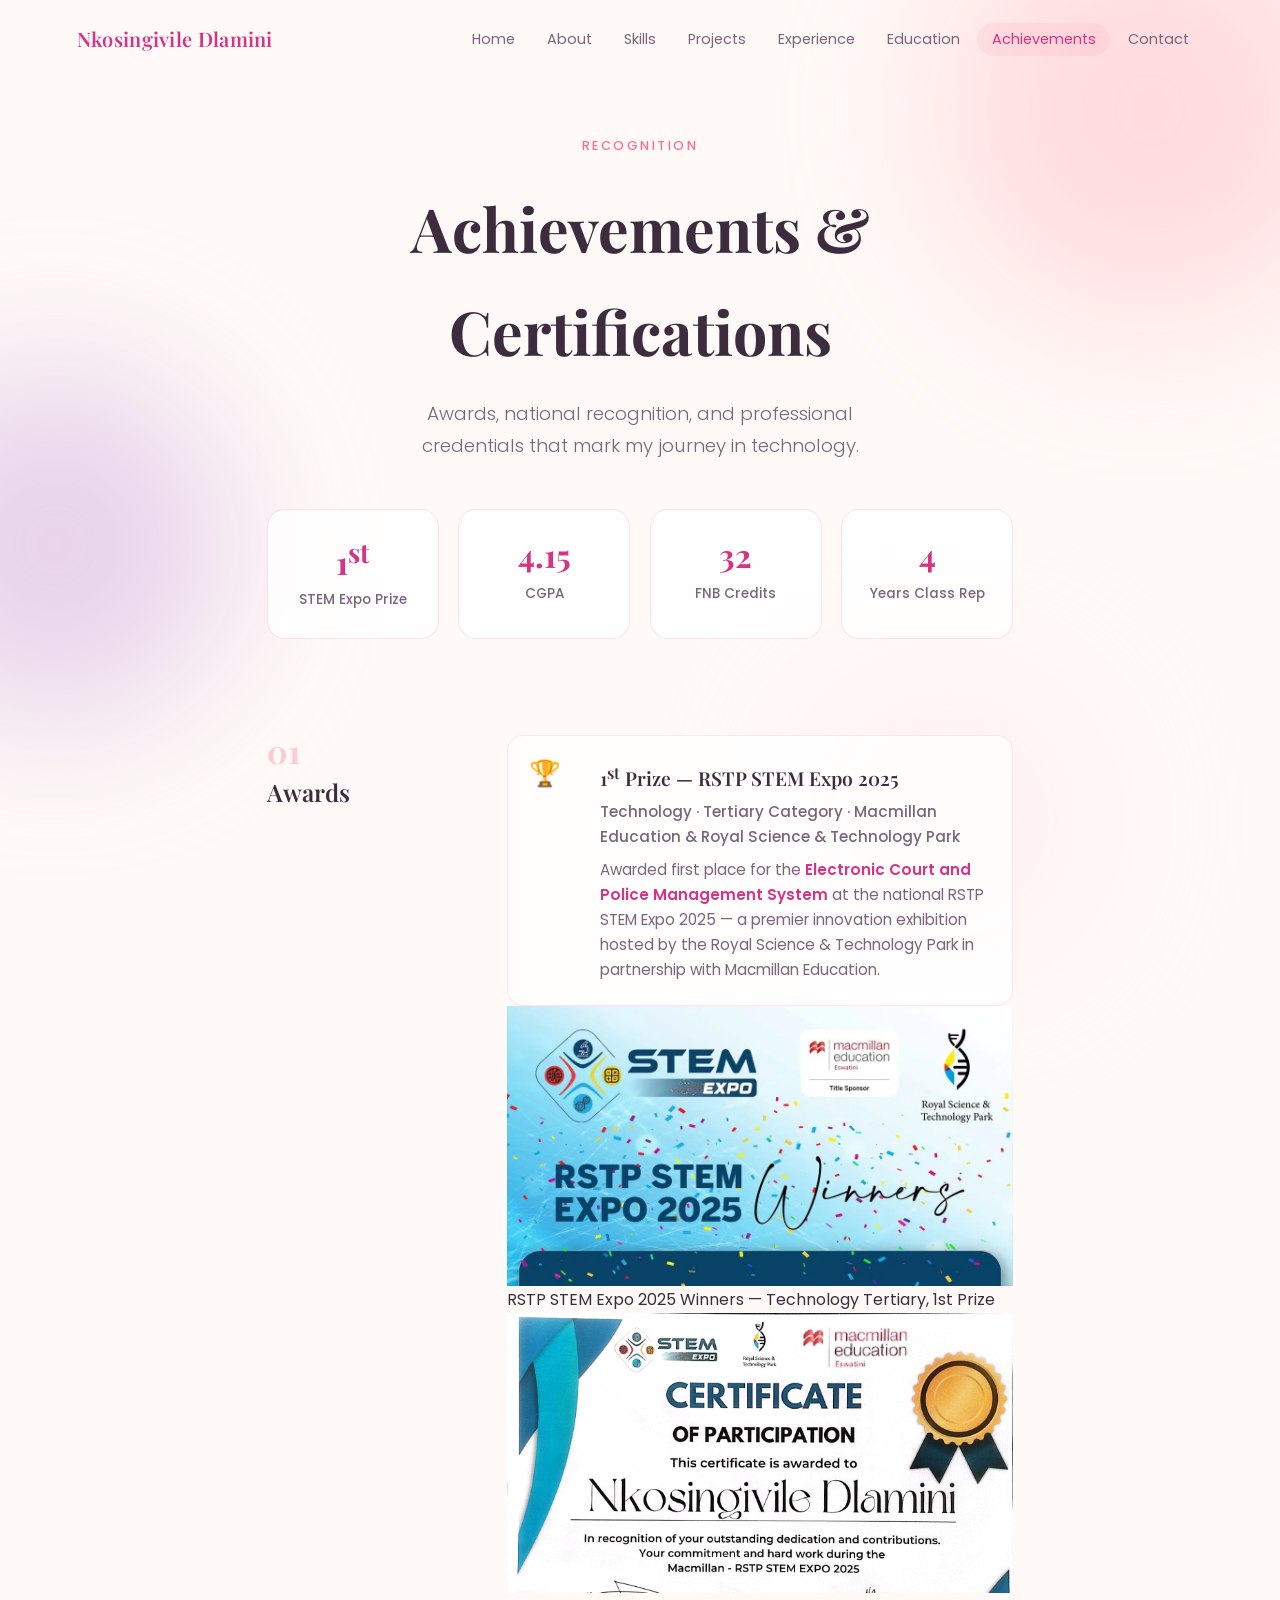
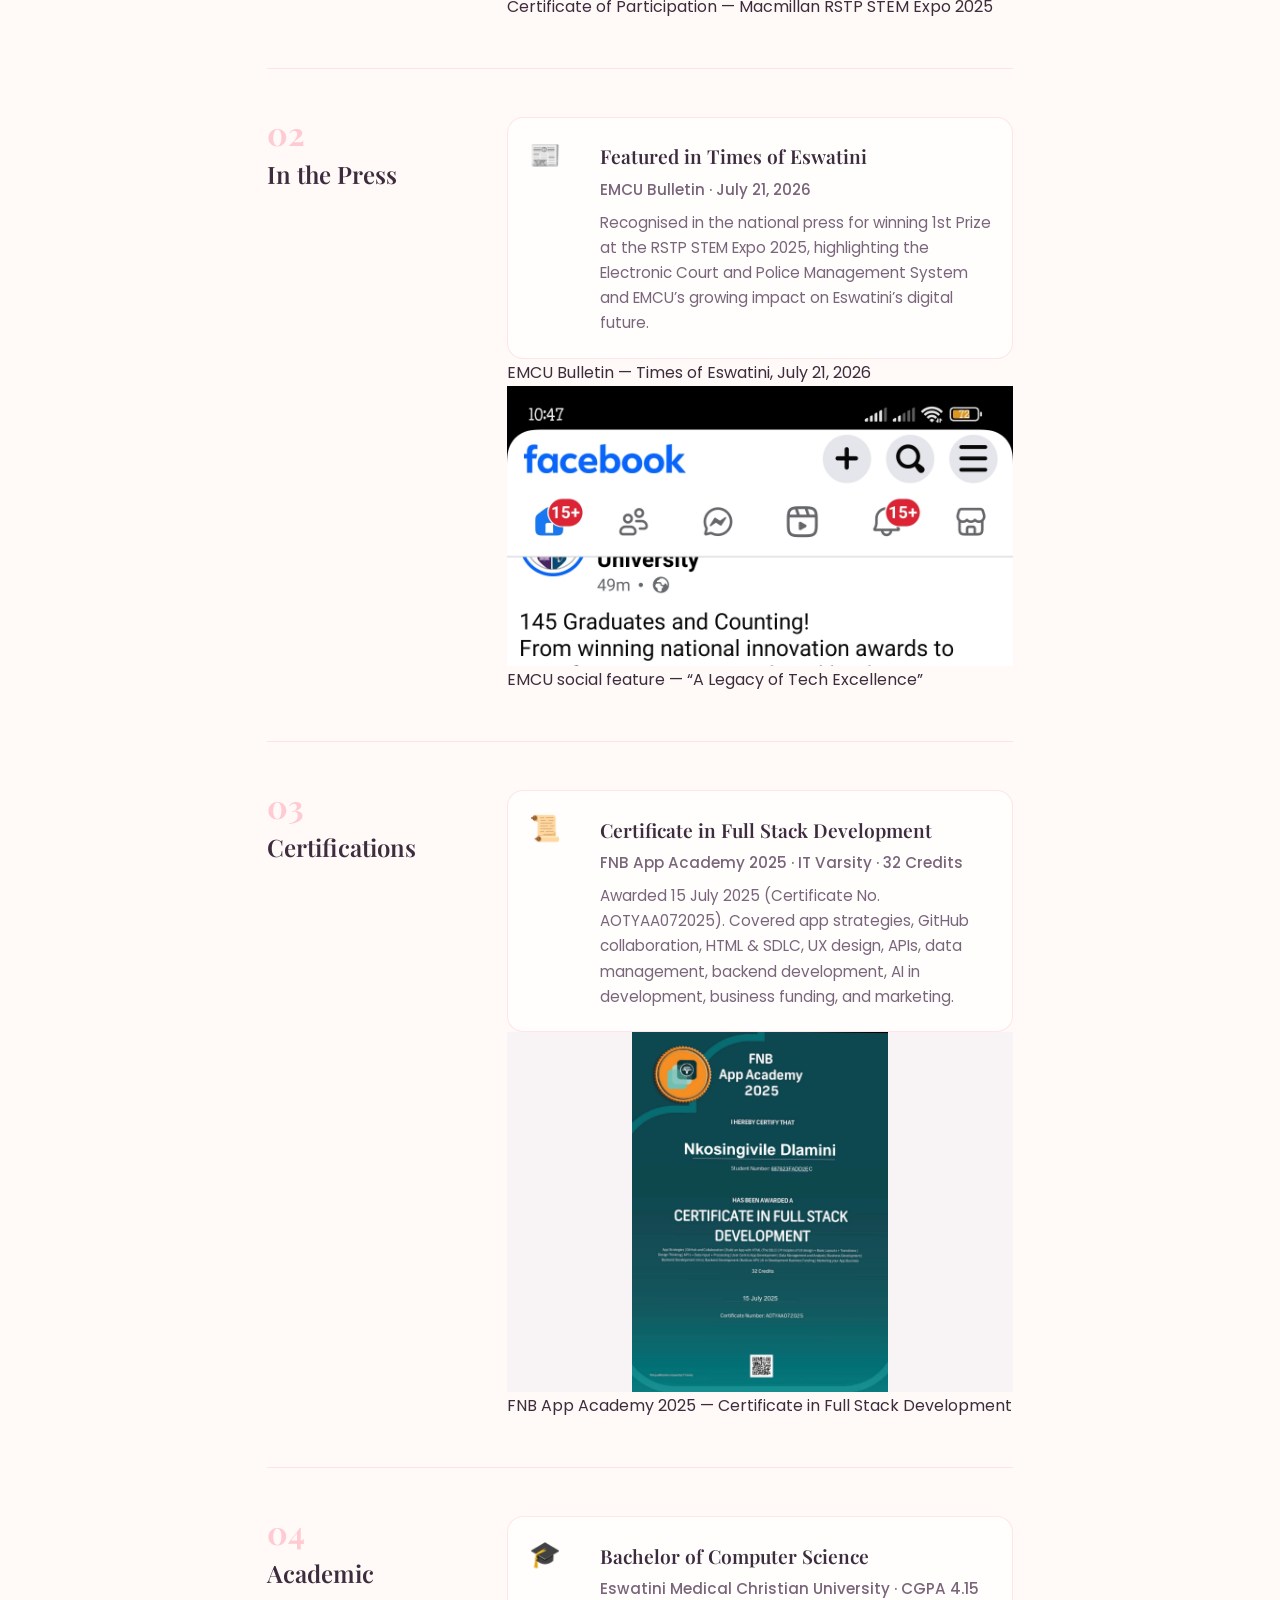
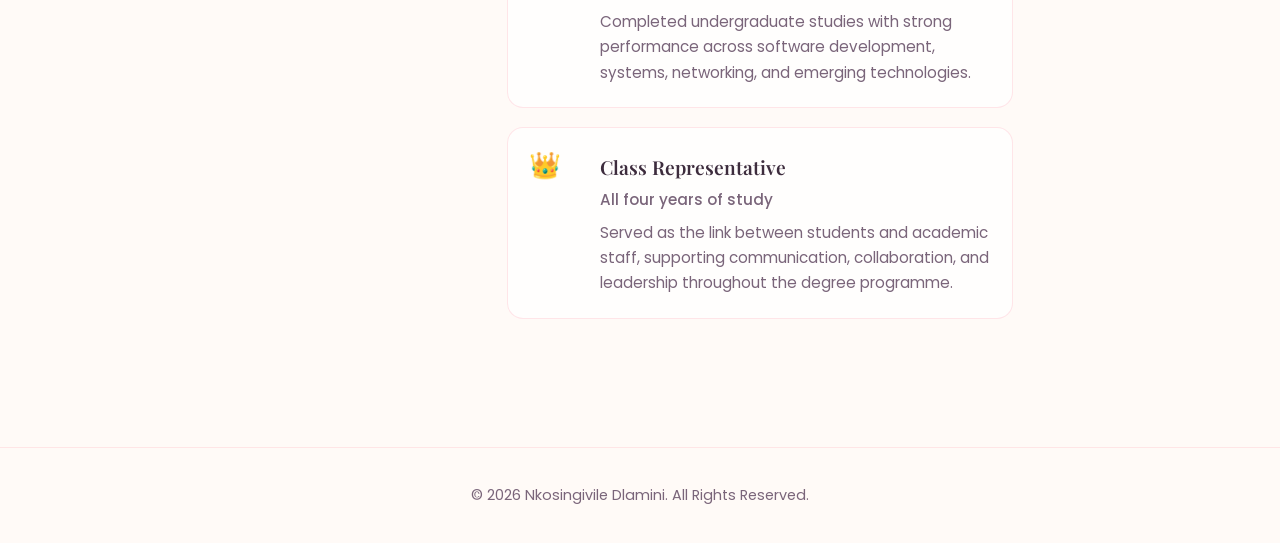
==== my_portfolio/achievements.html @ 28aee066 "Add files via upload" ====
<!DOCTYPE html>
<html lang="en">

<head>
    <meta charset="UTF-8">
    <meta name="viewport" content="width=device-width, initial-scale=1.0">
    <title>Achievements &amp; Certifications | Nkosingivile Dlamini</title>
    <link rel="stylesheet" href="style.css">
    <style>
        /* Control on-page image size */
        .cert-figure img {
            width: 100%;
            max-height: 280px;
            object-fit: cover;
            object-position: top center;
            display: block;
            transition: opacity 0.25s ease;
        }

        .cert-gallery-single .cert-figure img {
            max-height: 360px;
            object-fit: contain;
            background: #f8f4f6;
        }

        .cert-figure a {
            display: block;
            text-decoration: none;
            position: relative;
        }

        .cert-figure a:hover img {
            opacity: 0.88;
        }

        .cert-figure a::after {
            content: "View full size";
            position: absolute;
            bottom: 0;
            left: 0;
            right: 0;
            padding: 0.5rem;
            background: rgba(214, 51, 132, 0.85);
            color: white;
            font-size: 0.8rem;
            font-weight: 500;
            text-align: center;
            opacity: 0;
            transition: opacity 0.25s ease;
        }

        .cert-figure a:hover::after {
            opacity: 1;
        }
    </style>
</head>

<body>

    <div class="blob blob-1"></div>
    <div class="blob blob-2"></div>
    <div class="blob blob-3"></div>

    <nav>
        <div class="logo">Nkosingivile Dlamini</div>
        <ul class="nav-links">
            <li><a href="index.html">Home</a></li>
            <li><a href="about.html">About</a></li>
            <li><a href="skills.html">Skills</a></li>
            <li><a href="projects.html">Projects</a></li>
            <li><a href="experience.html">Experience</a></li>
            <li><a href="education.html">Education</a></li>
            <li><a href="achievements.html" class="active">Achievements</a></li>
            <li><a href="contact.html">Contact</a></li>
        </ul>
    </nav>

    <header class="page-intro">
        <p class="eyebrow">Recognition</p>
        <h1>Achievements &amp; Certifications</h1>
        <p class="page-intro-lead">
            Awards, national recognition, and professional
            credentials that mark my journey in technology.
        </p>
    </header>

    <main class="edu-main">

        <section class="achievements-highlights">
            <div class="highlight-item">
                <span class="highlight-number">1<sup>st</sup></span>
                <span class="highlight-label">STEM Expo Prize</span>
            </div>
            <div class="highlight-item">
                <span class="highlight-number">4.15</span>
                <span class="highlight-label">CGPA</span>
            </div>
            <div class="highlight-item">
                <span class="highlight-number">32</span>
                <span class="highlight-label">FNB Credits</span>
            </div>
            <div class="highlight-item">
                <span class="highlight-number">4</span>
                <span class="highlight-label">Years Class Rep</span>
            </div>
        </section>

        <section class="about-block">
            <div class="about-label">
                <span class="item-number">01</span>
                <h2>Awards</h2>
            </div>
            <div class="about-body">
                <div class="achievement-list">
                    <article class="achievement-card achievement-featured">
                        <div class="achievement-icon">🏆</div>
                        <div class="achievement-content">
                            <h3>1<sup>st</sup> Prize — RSTP STEM Expo 2025</h3>
                            <p class="achievement-meta">Technology · Tertiary Category · Macmillan Education &amp; Royal Science &amp; Technology Park</p>
                            <p>
                                Awarded first place for the
                                <strong>Electronic Court and Police Management System</strong>
                                at the national RSTP STEM Expo 2025 — a premier
                                innovation exhibition hosted by the Royal Science
                                &amp; Technology Park in partnership with Macmillan Education.
                            </p>
                        </div>
                    </article>
                </div>

                <div class="cert-gallery">
                    <figure class="cert-figure">
                        <a href="stem-winners-poster.jpg" target="_blank" rel="noopener noreferrer">
                            <img src="stem-winners-poster.jpg" alt="RSTP STEM Expo 2025 Winners poster">
                        </a>
                        <figcaption>RSTP STEM Expo 2025 Winners — Technology Tertiary, 1st Prize</figcaption>
                    </figure>
                    <figure class="cert-figure">
                        <a href="stem-certificate.jpg" target="_blank" rel="noopener noreferrer">
                            <img src="stem-certificate.jpg" alt="STEM Expo Certificate of Participation">
                        </a>
                        <figcaption>Certificate of Participation — Macmillan RSTP STEM Expo 2025</figcaption>
                    </figure>
                </div>
            </div>
        </section>

        <section class="about-block">
            <div class="about-label">
                <span class="item-number">02</span>
                <h2>In the Press</h2>
            </div>
            <div class="about-body">
                <div class="achievement-list">
                    <article class="achievement-card">
                        <div class="achievement-icon">📰</div>
                        <div class="achievement-content">
                            <h3>Featured in Times of Eswatini</h3>
                            <p class="achievement-meta">EMCU Bulletin · July 21, 2026</p>
                            <p>
                                Recognised in the national press for winning 1st Prize
                                at the RSTP STEM Expo 2025, highlighting the Electronic
                                Court and Police Management System and EMCU’s growing
                                impact on Eswatini’s digital future.
                            </p>
                        </div>
                    </article>
                </div>

                <div class="cert-gallery">
                    <figure class="cert-figure">
            
                        <figcaption>EMCU Bulletin — Times of Eswatini, July 21, 2026</figcaption>
                    </figure>
                    <figure class="cert-figure">
                        <a href="facebook-feature.jpg" target="_blank" rel="noopener noreferrer">
                            <img src="facebook-feature.jpg" alt="EMCU Facebook feature">
                        </a>
                        <figcaption>EMCU social feature — “A Legacy of Tech Excellence”</figcaption>
                    </figure>
                </div>
            </div>
        </section>

        <section class="about-block">
            <div class="about-label">
                <span class="item-number">03</span>
                <h2>Certifications</h2>
            </div>
            <div class="about-body">
                <div class="achievement-list">
                    <article class="achievement-card achievement-featured">
                        <div class="achievement-icon">📜</div>
                        <div class="achievement-content">
                            <h3>Certificate in Full Stack Development</h3>
                            <p class="achievement-meta">FNB App Academy 2025 · IT Varsity · 32 Credits</p>
                            <p>
                                Awarded 15 July 2025 (Certificate No. AOTYAA072025).
                                Covered app strategies, GitHub collaboration, HTML &amp; SDLC,
                                UX design, APIs, data management, backend development,
                                AI in development, business funding, and marketing.
                            </p>
                        </div>
                    </article>
                </div>

                <div class="cert-gallery cert-gallery-single">
                    <figure class="cert-figure">
                        <a href="fnb-certificate.jpg" target="_blank" rel="noopener noreferrer">
                            <img src="fnb-certificate.jpg" alt="FNB App Academy 2025 Certificate in Full Stack Development">
                        </a>
                        <figcaption>FNB App Academy 2025 — Certificate in Full Stack Development</figcaption>
                    </figure>
                </div>
            </div>
        </section>

        <section class="about-block">
            <div class="about-label">
                <span class="item-number">04</span>
                <h2>Academic</h2>
            </div>
            <div class="about-body">
                <div class="achievement-list">
                    <article class="achievement-card">
                        <div class="achievement-icon">🎓</div>
                        <div class="achievement-content">
                            <h3>Bachelor of Computer Science</h3>
                            <p class="achievement-meta">Eswatini Medical Christian University · CGPA 4.15</p>
                            <p>
                                Completed undergraduate studies with strong performance
                                across software development, systems, networking, and
                                emerging technologies.
                            </p>
                        </div>
                    </article>
                    <article class="achievement-card">
                        <div class="achievement-icon">👑</div>
                        <div class="achievement-content">
                            <h3>Class Representative</h3>
                            <p class="achievement-meta">All four years of study</p>
                            <p>
                                Served as the link between students and academic staff,
                                supporting communication, collaboration, and leadership
                                throughout the degree programme.
                            </p>
                        </div>
                    </article>
                </div>
            </div>
        </section>

    </main>

    <footer>
        <p>© 2026 Nkosingivile Dlamini. All Rights Reserved.</p>
    </footer>

</body>

</html>
---- my_portfolio/style.css ----
/* =========================
   MAGAZINE / EDITORIAL
   Soft girly theme
========================= */

@import url('https://fonts.googleapis.com/css2?family=Playfair+Display:ital,wght@0,500;0,600;0,700;1,500&family=Poppins:wght@300;400;500;600&display=swap');

:root {
    --pink-light: #ffe4ec;
    --pink-soft: #ffb6c1;
    --pink-main: #ff6b9d;
    --pink-deep: #d63384;
    --lavender: #f0e6f6;
    --lavender-deep: #c9a0dc;
    --cream: #fffaf7;
    --white: #ffffff;
    --text-dark: #3d2c3d;
    --text-muted: #7a657a;
    --shadow-soft: 0 20px 50px rgba(214, 51, 132, 0.1);
}

* {
    margin: 0;
    padding: 0;
    box-sizing: border-box;
}

body {
    font-family: 'Poppins', sans-serif;
    background: var(--cream);
    color: var(--text-dark);
    line-height: 1.7;
    overflow-x: hidden;
    position: relative;
}

/* =========================
   SOFT BACKGROUND BLOBS
========================= */

.blob {
    position: fixed;
    border-radius: 50%;
    filter: blur(80px);
    opacity: 0.45;
    z-index: -1;
    pointer-events: none;
}

.blob-1 {
    width: 420px;
    height: 420px;
    background: var(--pink-soft);
    top: -100px;
    right: -80px;
}

.blob-2 {
    width: 350px;
    height: 350px;
    background: var(--lavender-deep);
    bottom: 20%;
    left: -120px;
}

.blob-3 {
    width: 280px;
    height: 280px;
    background: var(--pink-light);
    bottom: -60px;
    right: 15%;
}

/* =========================
   NAVIGATION – minimal
========================= */

nav {
    display: flex;
    justify-content: space-between;
    align-items: center;
    padding: 1.4rem 6%;
    position: relative;
    z-index: 10;
}

.logo {
    font-family: 'Playfair Display', serif;
    font-size: 1.25rem;
    font-weight: 600;
    color: var(--pink-deep);
    letter-spacing: 0.3px;
}

.nav-links {
    display: flex;
    list-style: none;
    gap: 0.2rem;
    flex-wrap: wrap;
}

.nav-links a {
    text-decoration: none;
    color: var(--text-muted);
    font-weight: 400;
    font-size: 0.9rem;
    padding: 0.4rem 0.9rem;
    border-radius: 40px;
    transition: all 0.25s ease;
}

.nav-links a:hover,
.nav-links a.active {
    color: var(--pink-deep);
    background: rgba(255, 182, 193, 0.25);
}

/* =========================
   EDITORIAL HERO
========================= */

.editorial-hero {
    display: grid;
    grid-template-columns: 1.1fr 0.9fr;
    gap: 3rem;
    align-items: center;
    padding: 4rem 6% 5rem;
    max-width: 1300px;
    margin: 0 auto;
}

.eyebrow {
    font-size: 0.8rem;
    font-weight: 500;
    letter-spacing: 2.5px;
    text-transform: uppercase;
    color: var(--pink-main);
    margin-bottom: 1.2rem;
}

.hero-text h1 {
    font-family: 'Playfair Display', serif;
    font-size: clamp(2.8rem, 5.5vw, 4.4rem);
    font-weight: 700;
    line-height: 1.15;
    color: var(--text-dark);
    margin-bottom: 1.5rem;
}

.hero-text h1 span {
    font-style: italic;
    color: var(--pink-deep);
}

.hero-lead {
    font-size: 1.15rem;
    color: var(--text-muted);
    max-width: 420px;
    margin-bottom: 2.2rem;
    font-weight: 300;
}

.hero-actions {
    display: flex;
    flex-wrap: wrap;
    gap: 0.8rem;
}

.hero-image {
    position: relative;
    justify-self: end;
}

.image-frame {
    position: relative;
    width: 100%;
    max-width: 420px;
}

.image-frame img {
    width: 100%;
    height: auto;
    display: block;
    border-radius: 4px 4px 80px 4px;
    box-shadow: var(--shadow-soft);
    object-fit: cover;
}

.image-caption {
    margin-top: 1rem;
    font-size: 0.85rem;
    color: var(--text-muted);
    font-style: italic;
    text-align: right;
    line-height: 1.5;
}

/* =========================
   BUTTONS
========================= */

.btn {
    display: inline-block;
    padding: 0.9rem 1.9rem;
    border-radius: 50px;
    text-decoration: none;
    font-weight: 500;
    font-size: 0.95rem;
    transition: all 0.3s ease;
}

.btn-primary {
    background: linear-gradient(135deg, var(--pink-main), var(--pink-deep));
    color: white;
    box-shadow: 0 8px 25px rgba(214, 51, 132, 0.3);
}

.btn-primary:hover {
    transform: translateY(-3px);
    box-shadow: 0 12px 32px rgba(214, 51, 132, 0.4);
}

.btn-secondary {
    background: transparent;
    color: var(--pink-deep);
    border: 1.5px solid var(--pink-soft);
}

.btn-secondary:hover {
    background: var(--pink-light);
    border-color: var(--pink-main);
}

/* =========================
   MANIFESTO SECTION
========================= */

.manifesto {
    padding: 5rem 6%;
    background: linear-gradient(180deg, transparent, rgba(255, 228, 236, 0.4));
}

.manifesto-content {
    max-width: 720px;
    margin: 0 auto;
    text-align: center;
}

.manifesto h2 {
    font-family: 'Playfair Display', serif;
    font-size: 1.1rem;
    font-weight: 500;
    color: var(--pink-main);
    letter-spacing: 1px;
    margin-bottom: 1.5rem;
    text-transform: uppercase;
}

.large-text {
    font-family: 'Playfair Display', serif;
    font-size: clamp(1.5rem, 3vw, 2.1rem);
    font-weight: 500;
    line-height: 1.45;
    color: var(--text-dark);
    margin-bottom: 1.5rem;
}

.manifesto p:last-child {
    color: var(--text-muted);
    font-size: 1.05rem;
    max-width: 580px;
    margin: 0 auto;
}

/* =========================
   WHAT I DO – EDITORIAL
========================= */

.what-i-do {
    padding: 5rem 6% 6rem;
    max-width: 1200px;
    margin: 0 auto;
}

.section-header {
    margin-bottom: 3.5rem;
}

.section-header .eyebrow {
    margin-bottom: 0.6rem;
}

.section-header h2 {
    font-family: 'Playfair Display', serif;
    font-size: clamp(2.2rem, 4vw, 3rem);
    font-weight: 700;
    color: var(--text-dark);
}

.editorial-grid {
    display: grid;
    grid-template-columns: repeat(2, 1fr);
    gap: 3.5rem 4rem;
}

.editorial-item {
    position: relative;
    padding-left: 4.5rem;
}

.item-number {
    position: absolute;
    left: 0;
    top: -0.2rem;
    font-family: 'Playfair Display', serif;
    font-size: 2.4rem;
    font-weight: 700;
    color: var(--pink-soft);
    opacity: 0.7;
    line-height: 1;
}

.editorial-item h3 {
    font-family: 'Playfair Display', serif;
    font-size: 1.45rem;
    font-weight: 600;
    color: var(--text-dark);
    margin-bottom: 0.7rem;
}

.editorial-item p {
    color: var(--text-muted);
    font-size: 1rem;
    line-height: 1.7;
}

/* =========================
   CTA SECTION
========================= */

.cta-section {
    padding: 5rem 6%;
    background: linear-gradient(135deg, var(--pink-light), var(--lavender));
    text-align: center;
}

.cta-content {
    max-width: 600px;
    margin: 0 auto;
}

.cta-content .eyebrow {
    margin-bottom: 0.8rem;
}

.cta-content h2 {
    font-family: 'Playfair Display', serif;
    font-size: clamp(2rem, 4vw, 2.8rem);
    font-weight: 700;
    color: var(--text-dark);
    margin-bottom: 1.2rem;
}

.cta-content p {
    color: var(--text-muted);
    margin-bottom: 2rem;
    font-size: 1.05rem;
}

/* =========================
   FOOTER
========================= */

footer {
    text-align: center;
    padding: 2.2rem 6%;
    color: var(--text-muted);
    font-size: 0.9rem;
    border-top: 1px solid rgba(255, 182, 193, 0.3);
}

/* =========================
   PAGE INTRO (shared)
========================= */

.page-intro {
    text-align: center;
    padding: 3.5rem 6% 2rem;
    max-width: 800px;
    margin: 0 auto;
}

.page-intro h1 {
    font-family: 'Playfair Display', serif;
    font-size: clamp(2.6rem, 5vw, 3.8rem);
    font-weight: 700;
    color: var(--text-dark);
    margin-bottom: 1rem;
}

.page-intro-lead {
    font-size: 1.15rem;
    color: var(--text-muted);
    font-weight: 300;
    max-width: 480px;
    margin: 0 auto;
}

/* =========================
   ABOUT PAGE
========================= */

.about-main {
    max-width: 900px;
    margin: 0 auto;
    padding: 2rem 6% 5rem;
}

.about-block {
    display: grid;
    grid-template-columns: 200px 1fr;
    gap: 2.5rem;
    padding: 3rem 0;
    border-bottom: 1px solid rgba(255, 182, 193, 0.35);
}

.about-block:last-child {
    border-bottom: none;
}

.about-label h2 {
    font-family: 'Playfair Display', serif;
    font-size: 1.5rem;
    font-weight: 600;
    color: var(--text-dark);
    margin-top: 0.3rem;
}

.about-label .item-number {
    position: static;
    display: block;
    font-size: 2rem;
    margin-bottom: 0.3rem;
}

.about-body .large-text {
    font-family: 'Playfair Display', serif;
    font-size: clamp(1.25rem, 2.2vw, 1.55rem);
    font-weight: 500;
    line-height: 1.5;
    color: var(--text-dark);
    margin-bottom: 1.2rem;
}

.about-body p {
    color: var(--text-muted);
    font-size: 1.02rem;
    margin-bottom: 1rem;
    line-height: 1.75;
}

.about-body p:last-child {
    margin-bottom: 0;
}

.about-body strong {
    color: var(--pink-deep);
    font-weight: 600;
}

.interest-tags {
    display: flex;
    flex-wrap: wrap;
    gap: 0.7rem;
    margin-top: 1.2rem;
}

.interest-tags span {
    display: inline-block;
    padding: 0.5rem 1.15rem;
    background: rgba(255, 255, 255, 0.85);
    border: 1px solid rgba(255, 182, 193, 0.5);
    border-radius: 50px;
    font-size: 0.9rem;
    color: var(--pink-deep);
    font-weight: 500;
    transition: all 0.25s ease;
}

.interest-tags span:hover {
    background: var(--pink-light);
    border-color: var(--pink-main);
}

.strength-grid {
    display: grid;
    grid-template-columns: repeat(auto-fill, minmax(160px, 1fr));
    gap: 0.8rem;
    margin-top: 1.3rem;
}

.strength-item {
    background: rgba(255, 255, 255, 0.7);
    border: 1px solid rgba(255, 182, 193, 0.4);
    border-radius: 12px;
    padding: 0.85rem 1.1rem;
    font-size: 0.95rem;
    color: var(--text-dark);
    font-weight: 500;
    text-align: center;
    transition: all 0.25s ease;
}

.strength-item:hover {
    background: var(--pink-light);
    border-color: var(--pink-soft);
    transform: translateY(-2px);
}

/* =========================
   PROJECTS PAGE
========================= */

.projects-main {
    max-width: 960px;
    margin: 0 auto;
    padding: 1rem 6% 5rem;
}

.projects-list {
    display: flex;
    flex-direction: column;
    gap: 1.2rem;
}

.project-card {
    display: grid;
    grid-template-columns: 70px 1fr 40px;
    gap: 1.5rem;
    align-items: start;
    padding: 1.8rem 1.6rem;
    background: rgba(255, 255, 255, 0.75);
    border: 1px solid rgba(255, 182, 193, 0.4);
    border-radius: 18px;
    text-decoration: none;
    color: inherit;
    transition: all 0.3s ease;
    box-shadow: 0 4px 20px rgba(214, 51, 132, 0.06);
}

.project-card:hover {
    transform: translateY(-4px);
    box-shadow: 0 12px 36px rgba(214, 51, 132, 0.14);
    border-color: var(--pink-soft);
    background: rgba(255, 255, 255, 0.95);
}

.project-number {
    font-family: 'Playfair Display', serif;
    font-size: 1.8rem;
    font-weight: 700;
    color: var(--pink-soft);
    line-height: 1;
    padding-top: 0.15rem;
}

.project-info h2 {
    font-family: 'Playfair Display', serif;
    font-size: 1.3rem;
    font-weight: 600;
    color: var(--text-dark);
    margin-bottom: 0.7rem;
    line-height: 1.3;
    transition: color 0.25s ease;
}

.project-card:hover .project-info h2 {
    color: var(--pink-deep);
}

.project-info p {
    color: var(--text-muted);
    font-size: 0.95rem;
    line-height: 1.7;
    margin-bottom: 1rem;
}

.tech-tags {
    display: flex;
    flex-wrap: wrap;
    gap: 0.5rem;
}

.tech-tags span {
    display: inline-block;
    padding: 0.3rem 0.85rem;
    background: rgba(255, 228, 236, 0.7);
    border-radius: 40px;
    font-size: 0.78rem;
    font-weight: 500;
    color: var(--pink-deep);
    letter-spacing: 0.2px;
}

.project-arrow {
    font-size: 1.4rem;
    color: var(--pink-soft);
    align-self: center;
    transition: all 0.3s ease;
    opacity: 0.6;
}

.project-card:hover .project-arrow {
    color: var(--pink-deep);
    transform: translateX(4px);
    opacity: 1;
}

/* =========================
   SKILLS + PROJECT TABS
========================= */

.skills-main {
    max-width: 900px;
    margin: 0 auto;
    padding: 1rem 6% 5rem;
}

.skills-tabs,
.project-tabs {
    display: flex;
    flex-wrap: wrap;
    gap: 0.5rem;
    margin-bottom: 2rem;
    justify-content: center;
}

.skill-tab,
.project-tab {
    padding: 0.55rem 1.2rem;
    border: 1.5px solid rgba(255, 182, 193, 0.5);
    border-radius: 50px;
    background: rgba(255, 255, 255, 0.7);
    color: var(--text-muted);
    font-family: 'Poppins', sans-serif;
    font-size: 0.88rem;
    font-weight: 500;
    cursor: pointer;
    transition: all 0.25s ease;
}

.skill-tab:hover,
.project-tab:hover {
    border-color: var(--pink-main);
    color: var(--pink-deep);
    background: var(--pink-light);
}

.skill-tab.active,
.project-tab.active {
    background: linear-gradient(135deg, var(--pink-main), var(--pink-deep));
    color: white;
    border-color: transparent;
    box-shadow: 0 6px 18px rgba(214, 51, 132, 0.3);
}

.project-card.hidden {
    display: none;
}

.skills-panels {
    background: rgba(255, 255, 255, 0.8);
    border: 1px solid rgba(255, 182, 193, 0.35);
    border-radius: 20px;
    padding: 2.2rem;
    min-height: 220px;
    box-shadow: 0 8px 28px rgba(214, 51, 132, 0.07);
}

.skill-panel {
    display: none;
    animation: fadeIn 0.35s ease;
}

.skill-panel.active {
    display: block;
}

@keyframes fadeIn {
    from { opacity: 0; transform: translateY(8px); }
    to { opacity: 1; transform: translateY(0); }
}

.skill-panel h2 {
    font-family: 'Playfair Display', serif;
    font-size: 1.5rem;
    font-weight: 600;
    color: var(--text-dark);
    margin-bottom: 0.5rem;
}

.panel-desc {
    color: var(--text-muted);
    font-size: 0.98rem;
    margin-bottom: 1.5rem;
}

.skill-tags {
    display: flex;
    flex-wrap: wrap;
    gap: 0.7rem;
}

.skill-tags span {
    display: inline-block;
    padding: 0.55rem 1.25rem;
    background: rgba(255, 228, 236, 0.7);
    border: 1px solid rgba(255, 182, 193, 0.45);
    border-radius: 50px;
    font-size: 0.92rem;
    font-weight: 500;
    color: var(--pink-deep);
    transition: all 0.25s ease;
}

.skill-tags span:hover {
    background: var(--pink-light);
    border-color: var(--pink-main);
    transform: translateY(-2px);
}

/* =========================
   EDUCATION PAGE
========================= */

.edu-main {
    max-width: 900px;
    margin: 0 auto;
    padding: 1rem 6% 5rem;
}

.degree-hero {
    text-align: center;
    padding: 2.5rem 2rem 3rem;
    margin-bottom: 2rem;
    background: linear-gradient(135deg, rgba(255, 228, 236, 0.6), rgba(240, 230, 246, 0.5));
    border-radius: 24px;
    border: 1px solid rgba(255, 182, 193, 0.35);
}

.degree-hero h2 {
    font-family: 'Playfair Display', serif;
    font-size: clamp(1.8rem, 3.5vw, 2.4rem);
    font-weight: 700;
    color: var(--text-dark);
    margin-bottom: 0.5rem;
}

.degree-school {
    font-size: 1.1rem;
    color: var(--pink-deep);
    font-weight: 500;
    margin-bottom: 1.4rem;
}

.degree-meta {
    display: flex;
    justify-content: center;
    align-items: center;
    gap: 1.2rem;
    flex-wrap: wrap;
}

.cgpa-badge {
    display: inline-block;
    padding: 0.5rem 1.4rem;
    background: linear-gradient(135deg, var(--pink-main), var(--pink-deep));
    color: white;
    font-weight: 600;
    font-size: 0.95rem;
    border-radius: 50px;
    box-shadow: 0 6px 18px rgba(214, 51, 132, 0.3);
}

.degree-year {
    font-size: 0.95rem;
    color: var(--text-muted);
    font-weight: 500;
}

.edu-project-list {
    display: flex;
    flex-direction: column;
    gap: 0.6rem;
    margin-top: 1.2rem;
}

.edu-project-item {
    padding: 0.75rem 1.2rem;
    background: rgba(255, 255, 255, 0.7);
    border: 1px solid rgba(255, 182, 193, 0.35);
    border-radius: 12px;
    font-size: 0.95rem;
    color: var(--text-dark);
    font-weight: 500;
    transition: all 0.25s ease;
}

.edu-project-item:hover {
    background: var(--pink-light);
    border-color: var(--pink-soft);
    transform: translateX(4px);
}

/* =========================
   ACHIEVEMENTS PAGE
========================= */

.achievements-highlights {
    display: grid;
    grid-template-columns: repeat(4, 1fr);
    gap: 1.2rem;
    margin-bottom: 3rem;
}

.highlight-item {
    text-align: center;
    padding: 1.6rem 1rem;
    background: rgba(255, 255, 255, 0.8);
    border: 1px solid rgba(255, 182, 193, 0.4);
    border-radius: 18px;
    transition: all 0.3s ease;
}

.highlight-item:hover {
    transform: translateY(-4px);
    box-shadow: 0 10px 28px rgba(214, 51, 132, 0.12);
    border-color: var(--pink-soft);
}

.highlight-number {
    display: block;
    font-family: 'Playfair Display', serif;
    font-size: 2rem;
    font-weight: 700;
    color: var(--pink-deep);
    line-height: 1.2;
    margin-bottom: 0.3rem;
}

.highlight-label {
    font-size: 0.85rem;
    color: var(--text-muted);
    font-weight: 500;
}

.achievement-list {
    display: flex;
    flex-direction: column;
    gap: 1.2rem;
}

.achievement-card {
    display: grid;
    grid-template-columns: 52px 1fr;
    gap: 1.2rem;
    padding: 1.4rem 1.3rem;
    background: rgba(255, 255, 255, 0.75);
    border: 1px solid rgba(255, 182, 193, 0.35);
    border-radius: 16px;
    transition: all 0.3s ease;
}

.achievement-card:hover {
    background: rgba(255, 255, 255, 0.95);
    border-color: var(--pink-soft);
    box-shadow: 0 8px 24px rgba(214, 51, 132, 0.1);
}

.achievement-icon {
    font-size: 1.6rem;
    line-height: 1;
    padding-top: 0.15rem;
}

.achievement-content h3 {
    font-family: 'Playfair Display', serif;
    font-size: 1.2rem;
    font-weight: 600;
    color: var(--text-dark);
    margin-bottom: 0.25rem;
}

.achievement-meta {
    font-size: 0.85rem;
    color: var(--pink-main);
    font-weight: 500;
    margin-bottom: 0.5rem !important;
}

.achievement-content p {
    font-size: 0.95rem;
    color: var(--text-muted);
    line-height: 1.65;
    margin-bottom: 0;
}

.cert-grid {
    display: grid;
    grid-template-columns: repeat(auto-fill, minmax(200px, 1fr));
    gap: 1.2rem;
    margin-top: 1.5rem;
}

.cert-card {
    text-align: center;
    padding: 1.8rem 1.2rem;
    background: rgba(255, 255, 255, 0.8);
    border: 1px solid rgba(255, 182, 193, 0.4);
    border-radius: 18px;
    transition: all 0.3s ease;
}

.cert-card:hover {
    transform: translateY(-4px);
    box-shadow: 0 10px 28px rgba(214, 51, 132, 0.12);
    border-color: var(--pink-soft);
}

.cert-badge {
    font-size: 2rem;
    margin-bottom: 0.8rem;
}

.cert-card h3 {
    font-family: 'Playfair Display', serif;
    font-size: 1.05rem;
    font-weight: 600;
    color: var(--text-dark);
    margin-bottom: 0.35rem;
}

.cert-issuer {
    font-size: 0.85rem;
    color: var(--pink-main);
    font-weight: 500;
    margin-bottom: 0.2rem !important;
}

.cert-year {
    font-size: 0.8rem;
    color: var(--text-muted);
    margin-bottom: 0 !important;
}

/* =========================
   CONTACT PAGE
========================= */

.contact-main {
    max-width: 1000px;
    margin: 0 auto;
    padding: 1rem 6% 5rem;
}

.contact-layout {
    display: grid;
    grid-template-columns: 1fr 1.2fr;
    gap: 3.5rem;
    align-items: start;
}

.contact-info h2 {
    font-family: 'Playfair Display', serif;
    font-size: 1.8rem;
    font-weight: 700;
    color: var(--text-dark);
    margin-bottom: 1rem;
}

.contact-info > p {
    color: var(--text-muted);
    font-size: 1.05rem;
    line-height: 1.7;
    margin-bottom: 2.2rem;
}

.contact-details {
    display: flex;
    flex-direction: column;
    gap: 1rem;
}

.contact-detail {
    display: flex;
    align-items: flex-start;
    gap: 1rem;
    padding: 1rem 1.2rem;
    background: rgba(255, 255, 255, 0.75);
    border: 1px solid rgba(255, 182, 193, 0.35);
    border-radius: 14px;
    text-decoration: none;
    color: inherit;
    transition: all 0.3s ease;
}

.contact-detail:hover {
    background: rgba(255, 255, 255, 0.95);
    border-color: var(--pink-soft);
    box-shadow: 0 8px 24px rgba(214, 51, 132, 0.1);
    transform: translateX(4px);
}

.contact-icon {
    font-size: 1.3rem;
    line-height: 1;
    padding-top: 0.15rem;
}

.contact-detail strong {
    display: block;
    font-size: 0.9rem;
    color: var(--text-dark);
    font-weight: 600;
    margin-bottom: 0.15rem;
}

.contact-detail span:not(.contact-icon) {
    font-size: 0.88rem;
    color: var(--text-muted);
}

.contact-form-wrapper {
    background: rgba(255, 255, 255, 0.85);
    border: 1px solid rgba(255, 182, 193, 0.4);
    border-radius: 20px;
    padding: 2.2rem;
    box-shadow: 0 8px 30px rgba(214, 51, 132, 0.08);
}

.form-group {
    margin-bottom: 1.3rem;
}

.form-group label {
    display: block;
    font-size: 0.9rem;
    font-weight: 500;
    color: var(--text-dark);
    margin-bottom: 0.45rem;
}

.form-group input,
.form-group textarea {
    width: 100%;
    padding: 0.85rem 1.1rem;
    border: 1.5px solid rgba(255, 182, 193, 0.5);
    border-radius: 12px;
    font-family: 'Poppins', sans-serif;
    font-size: 0.95rem;
    color: var(--text-dark);
    background: rgba(255, 255, 255, 0.9);
    transition: all 0.25s ease;
    outline: none;
}

.form-group input::placeholder,
.form-group textarea::placeholder {
    color: #b8a0b8;
}

.form-group input:focus,
.form-group textarea:focus {
    border-color: var(--pink-main);
    box-shadow: 0 0 0 3px rgba(255, 107, 157, 0.15);
}

.form-group textarea {
    resize: vertical;
    min-height: 120px;
}

.form-submit {
    width: 100%;
    text-align: center;
    margin-top: 0.5rem;
    border: none;
    cursor: pointer;
    font-family: 'Poppins', sans-serif;
}

/* =========================
   RESPONSIVE
========================= */

@media (max-width: 900px) {
    .editorial-hero {
        grid-template-columns: 1fr;
        gap: 3rem;
        padding: 3rem 5% 4rem;
        text-align: center;
    }

    .hero-text h1 {
        font-size: 2.8rem;
    }

    .hero-lead {
        margin-left: auto;
        margin-right: auto;
    }

    .hero-actions {
        justify-content: center;
    }

    .hero-image {
        justify-self: center;
        order: -1;
    }

    .image-frame {
        max-width: 320px;
    }

    .image-caption {
        text-align: center;
    }

    .editorial-grid {
        grid-template-columns: 1fr;
        gap: 2.5rem;
    }

    .editorial-item {
        padding-left: 3.8rem;
    }
}

@media (max-width: 800px) {
    .contact-layout {
        grid-template-columns: 1fr;
        gap: 2.5rem;
    }

    .contact-form-wrapper {
        padding: 1.6rem;
    }
}

@media (max-width: 750px) {
    .about-block {
        grid-template-columns: 1fr;
        gap: 1rem;
        padding: 2.5rem 0;
    }

    .about-label {
        display: flex;
        align-items: baseline;
        gap: 0.8rem;
    }

    .about-label .item-number {
        font-size: 1.6rem;
        margin-bottom: 0;
    }

    .about-label h2 {
        font-size: 1.35rem;
        margin-top: 0;
    }

    .strength-grid {
        grid-template-columns: repeat(2, 1fr);
    }
}

@media (max-width: 700px) {
    .project-card {
        grid-template-columns: 50px 1fr;
        gap: 1rem;
        padding: 1.4rem 1.2rem;
    }

    .project-arrow {
        display: none;
    }

    .project-number {
        font-size: 1.5rem;
    }

    .project-info h2 {
        font-size: 1.15rem;
    }

    .achievements-highlights {
        grid-template-columns: repeat(2, 1fr);
    }
}

@media (max-width: 600px) {
    nav {
        flex-direction: column;
        gap: 1rem;
        padding: 1.2rem 4%;
    }

    .nav-links {
        justify-content: center;
    }

    .nav-links a {
        font-size: 0.82rem;
        padding: 0.35rem 0.7rem;
    }

    .hero-text h1 {
        font-size: 2.3rem;
    }

    .editorial-item {
        padding-left: 3.2rem;
    }

    .item-number {
        font-size: 1.9rem;
    }

    .skills-tabs,
    .project-tabs {
        gap: 0.4rem;
    }

    .skill-tab,
    .project-tab {
        padding: 0.45rem 0.9rem;
        font-size: 0.8rem;
    }

    .skills-panels {
        padding: 1.5rem;
    }
}

@media (max-width: 480px) {
    .strength-grid {
        grid-template-columns: 1fr;
    }

    .interest-tags span {
        font-size: 0.85rem;
        padding: 0.4rem 0.95rem;
    }

    .project-card {
        grid-template-columns: 1fr;
        gap: 0.6rem;
    }

    .project-number {
        font-size: 1.3rem;
    }

    .achievements-highlights {
        grid-template-columns: 1fr 1fr;
        gap: 0.8rem;
    }

    .highlight-number {
        font-size: 1.6rem;
    }

    .achievement-card {
        grid-template-columns: 1fr;
        gap: 0.6rem;
    }
}
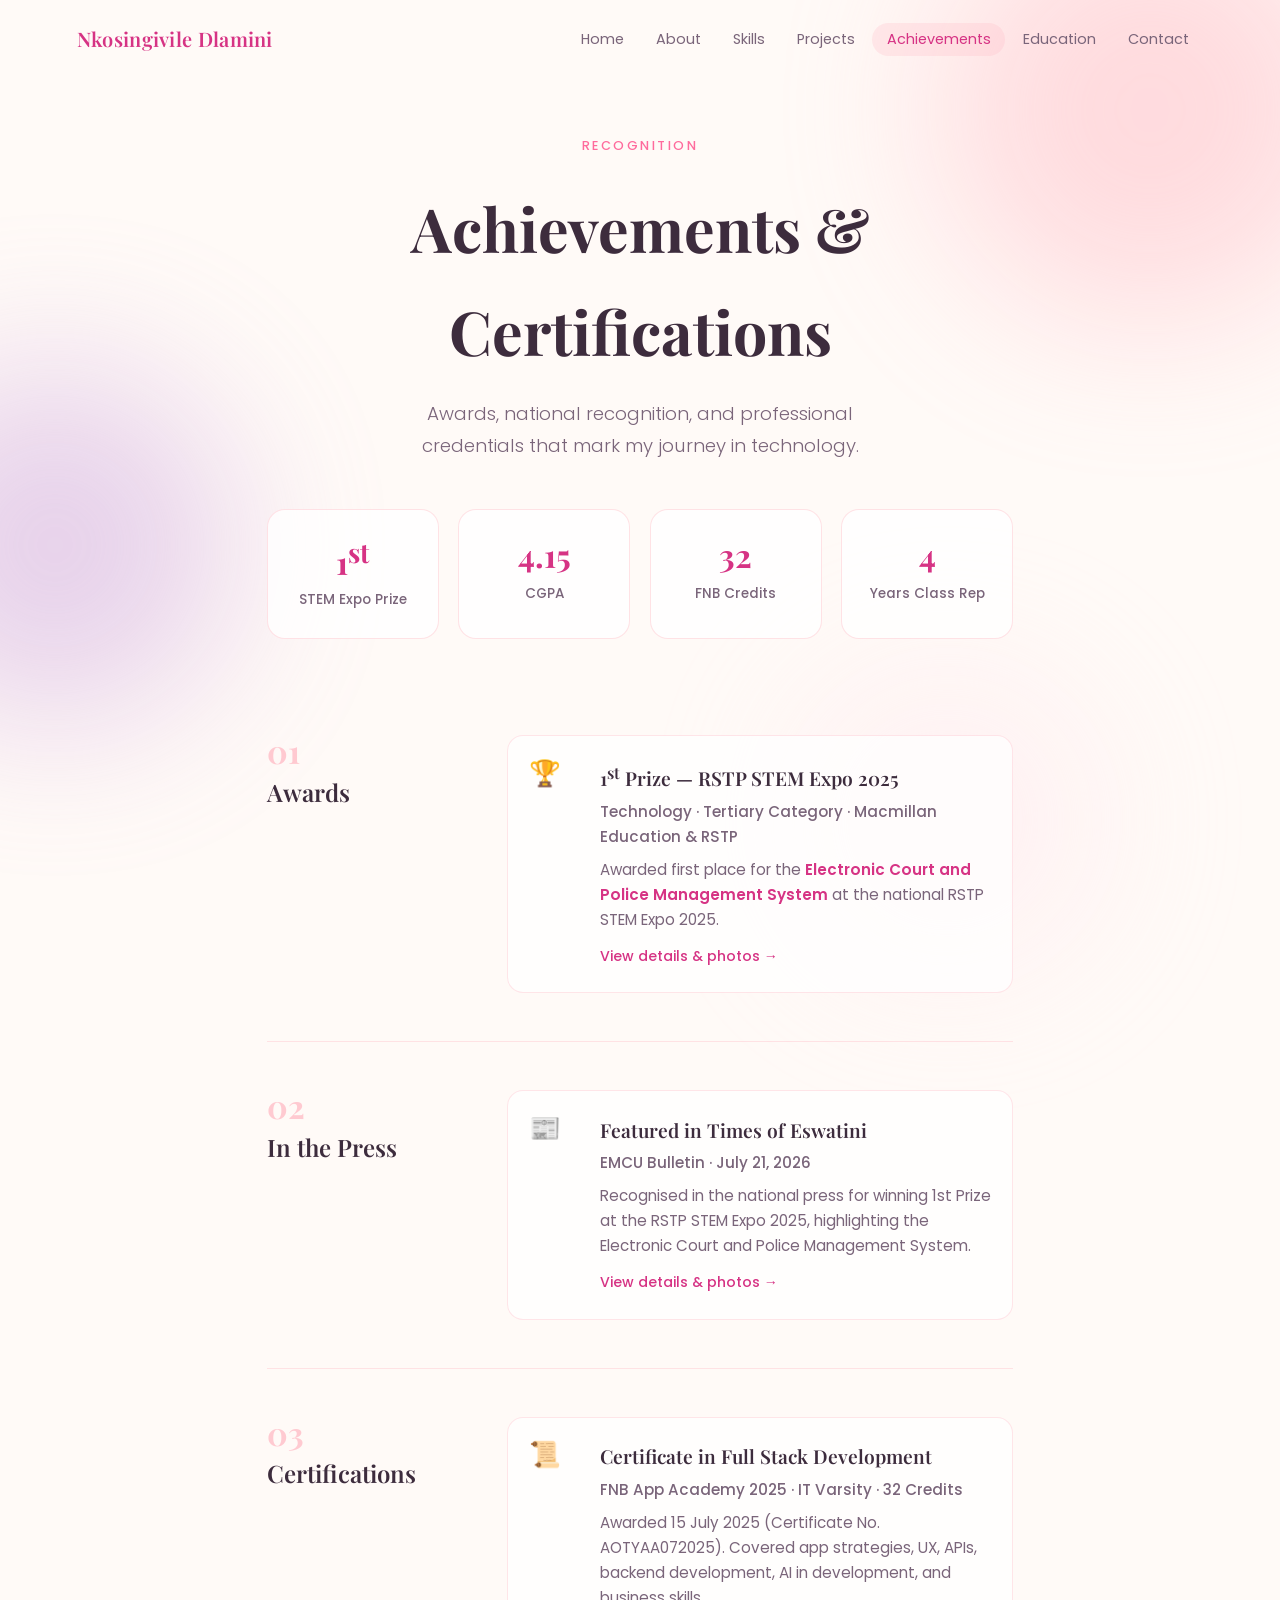
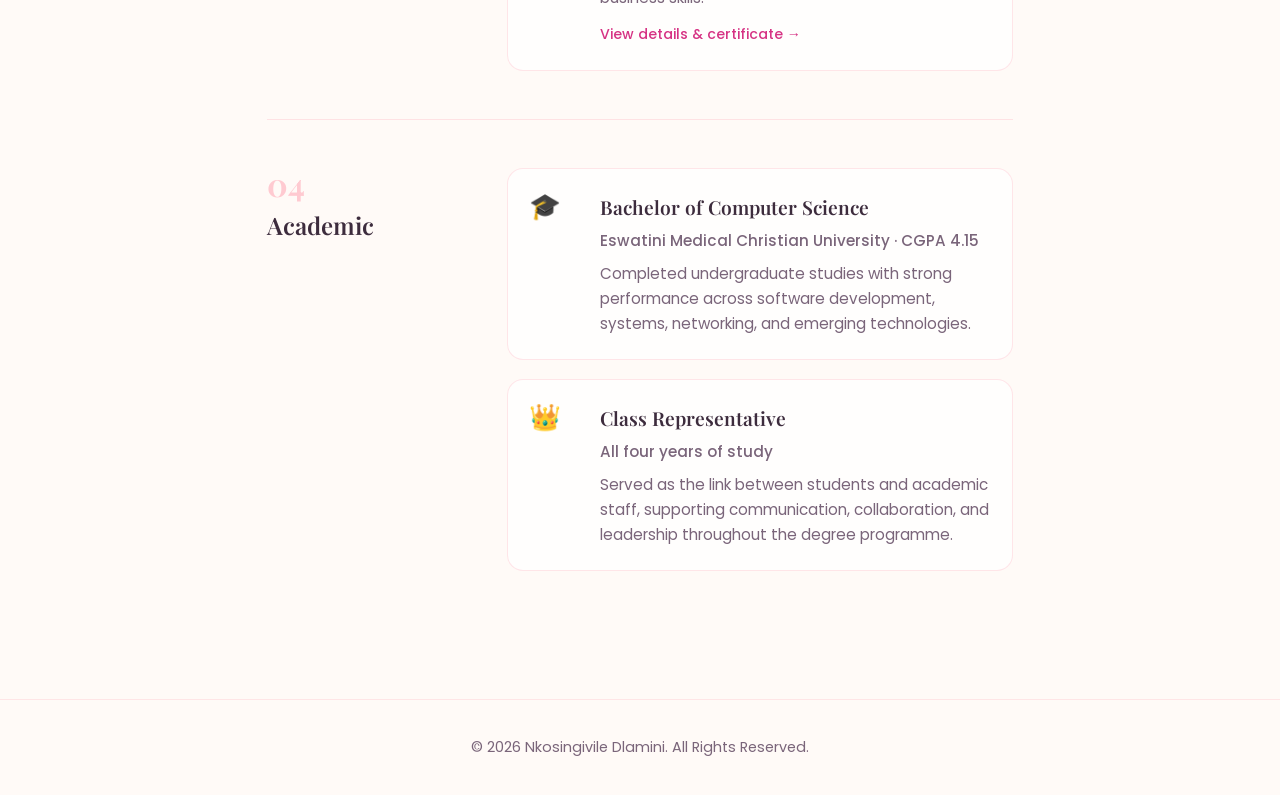
==== commit 811d208b: "Add files via upload" ====
--- a/my_portfolio/achievements.html
+++ b/my_portfolio/achievements.html
@@ -7,50 +7,40 @@
     <title>Achievements &amp; Certifications | Nkosingivile Dlamini</title>
     <link rel="stylesheet" href="style.css">
     <style>
-        /* Control on-page image size */
-        .cert-figure img {
-            width: 100%;
-            max-height: 280px;
-            object-fit: cover;
-            object-position: top center;
-            display: block;
-            transition: opacity 0.25s ease;
-        }
-
-        .cert-gallery-single .cert-figure img {
-            max-height: 360px;
-            object-fit: contain;
-            background: #f8f4f6;
-        }
-
-        .cert-figure a {
-            display: block;
+        .achievement-card {
+            cursor: pointer;
+            transition: all 0.3s ease;
+        }
+
+        .achievement-card:hover {
+            background: rgba(255, 255, 255, 0.95);
+            border-color: var(--pink-soft);
+            box-shadow: 0 8px 24px rgba(214, 51, 132, 0.1);
+            transform: translateY(-2px);
+        }
+
+        .achievement-card h3 a {
+            color: inherit;
             text-decoration: none;
-            position: relative;
-        }
-
-        .cert-figure a:hover img {
-            opacity: 0.88;
-        }
-
-        .cert-figure a::after {
-            content: "View full size";
-            position: absolute;
-            bottom: 0;
-            left: 0;
-            right: 0;
-            padding: 0.5rem;
-            background: rgba(214, 51, 132, 0.85);
-            color: white;
-            font-size: 0.8rem;
+        }
+
+        .achievement-card h3 a:hover {
+            color: var(--pink-deep);
+        }
+
+        .view-detail-link {
+            display: inline-block;
+            margin-top: 0.8rem;
+            font-size: 0.88rem;
             font-weight: 500;
-            text-align: center;
-            opacity: 0;
-            transition: opacity 0.25s ease;
-        }
-
-        .cert-figure a:hover::after {
-            opacity: 1;
+            color: var(--pink-deep);
+            text-decoration: none;
+            border-bottom: 1.5px solid transparent;
+            transition: border-color 0.2s ease;
+        }
+
+        .view-detail-link:hover {
+            border-bottom-color: var(--pink-main);
         }
     </style>
 </head>
@@ -68,9 +58,8 @@
             <li><a href="about.html">About</a></li>
             <li><a href="skills.html">Skills</a></li>
             <li><a href="projects.html">Projects</a></li>
-            <li><a href="experience.html">Experience</a></li>
+            <li><a href="achievements.html" class="active">Achievements</a></li>
             <li><a href="education.html">Education</a></li>
-            <li><a href="achievements.html" class="active">Achievements</a></li>
             <li><a href="contact.html">Contact</a></li>
         </ul>
     </nav>
@@ -112,35 +101,19 @@
             </div>
             <div class="about-body">
                 <div class="achievement-list">
-                    <article class="achievement-card achievement-featured">
+                    <article class="achievement-card achievement-featured" onclick="location.href='achievement-stem.html'">
                         <div class="achievement-icon">🏆</div>
                         <div class="achievement-content">
-                            <h3>1<sup>st</sup> Prize — RSTP STEM Expo 2025</h3>
-                            <p class="achievement-meta">Technology · Tertiary Category · Macmillan Education &amp; Royal Science &amp; Technology Park</p>
+                            <h3><a href="achievement-stem.html">1<sup>st</sup> Prize — RSTP STEM Expo 2025</a></h3>
+                            <p class="achievement-meta">Technology · Tertiary Category · Macmillan Education &amp; RSTP</p>
                             <p>
                                 Awarded first place for the
                                 <strong>Electronic Court and Police Management System</strong>
-                                at the national RSTP STEM Expo 2025 — a premier
-                                innovation exhibition hosted by the Royal Science
-                                &amp; Technology Park in partnership with Macmillan Education.
-                            </p>
-                        </div>
-                    </article>
-                </div>
-
-                <div class="cert-gallery">
-                    <figure class="cert-figure">
-                        <a href="stem-winners-poster.jpg" target="_blank" rel="noopener noreferrer">
-                            <img src="stem-winners-poster.jpg" alt="RSTP STEM Expo 2025 Winners poster">
-                        </a>
-                        <figcaption>RSTP STEM Expo 2025 Winners — Technology Tertiary, 1st Prize</figcaption>
-                    </figure>
-                    <figure class="cert-figure">
-                        <a href="stem-certificate.jpg" target="_blank" rel="noopener noreferrer">
-                            <img src="stem-certificate.jpg" alt="STEM Expo Certificate of Participation">
-                        </a>
-                        <figcaption>Certificate of Participation — Macmillan RSTP STEM Expo 2025</figcaption>
-                    </figure>
+                                at the national RSTP STEM Expo 2025.
+                            </p>
+                            <a href="achievement-stem.html" class="view-detail-link">View details &amp; photos →</a>
+                        </div>
+                    </article>
                 </div>
             </div>
         </section>
@@ -152,32 +125,19 @@
             </div>
             <div class="about-body">
                 <div class="achievement-list">
-                    <article class="achievement-card">
+                    <article class="achievement-card" onclick="location.href='achievement-press.html'">
                         <div class="achievement-icon">📰</div>
                         <div class="achievement-content">
-                            <h3>Featured in Times of Eswatini</h3>
+                            <h3><a href="achievement-press.html">Featured in Times of Eswatini</a></h3>
                             <p class="achievement-meta">EMCU Bulletin · July 21, 2026</p>
                             <p>
                                 Recognised in the national press for winning 1st Prize
                                 at the RSTP STEM Expo 2025, highlighting the Electronic
-                                Court and Police Management System and EMCU’s growing
-                                impact on Eswatini’s digital future.
-                            </p>
-                        </div>
-                    </article>
-                </div>
-
-                <div class="cert-gallery">
-                    <figure class="cert-figure">
-            
-                        <figcaption>EMCU Bulletin — Times of Eswatini, July 21, 2026</figcaption>
-                    </figure>
-                    <figure class="cert-figure">
-                        <a href="facebook-feature.jpg" target="_blank" rel="noopener noreferrer">
-                            <img src="facebook-feature.jpg" alt="EMCU Facebook feature">
-                        </a>
-                        <figcaption>EMCU social feature — “A Legacy of Tech Excellence”</figcaption>
-                    </figure>
+                                Court and Police Management System.
+                            </p>
+                            <a href="achievement-press.html" class="view-detail-link">View details &amp; photos →</a>
+                        </div>
+                    </article>
                 </div>
             </div>
         </section>
@@ -189,28 +149,19 @@
             </div>
             <div class="about-body">
                 <div class="achievement-list">
-                    <article class="achievement-card achievement-featured">
+                    <article class="achievement-card achievement-featured" onclick="location.href='achievement-fnb.html'">
                         <div class="achievement-icon">📜</div>
                         <div class="achievement-content">
-                            <h3>Certificate in Full Stack Development</h3>
+                            <h3><a href="achievement-fnb.html">Certificate in Full Stack Development</a></h3>
                             <p class="achievement-meta">FNB App Academy 2025 · IT Varsity · 32 Credits</p>
                             <p>
                                 Awarded 15 July 2025 (Certificate No. AOTYAA072025).
-                                Covered app strategies, GitHub collaboration, HTML &amp; SDLC,
-                                UX design, APIs, data management, backend development,
-                                AI in development, business funding, and marketing.
-                            </p>
-                        </div>
-                    </article>
-                </div>
-
-                <div class="cert-gallery cert-gallery-single">
-                    <figure class="cert-figure">
-                        <a href="fnb-certificate.jpg" target="_blank" rel="noopener noreferrer">
-                            <img src="fnb-certificate.jpg" alt="FNB App Academy 2025 Certificate in Full Stack Development">
-                        </a>
-                        <figcaption>FNB App Academy 2025 — Certificate in Full Stack Development</figcaption>
-                    </figure>
+                                Covered app strategies, UX, APIs, backend development,
+                                AI in development, and business skills.
+                            </p>
+                            <a href="achievement-fnb.html" class="view-detail-link">View details &amp; certificate →</a>
+                        </div>
+                    </article>
                 </div>
             </div>
         </section>
